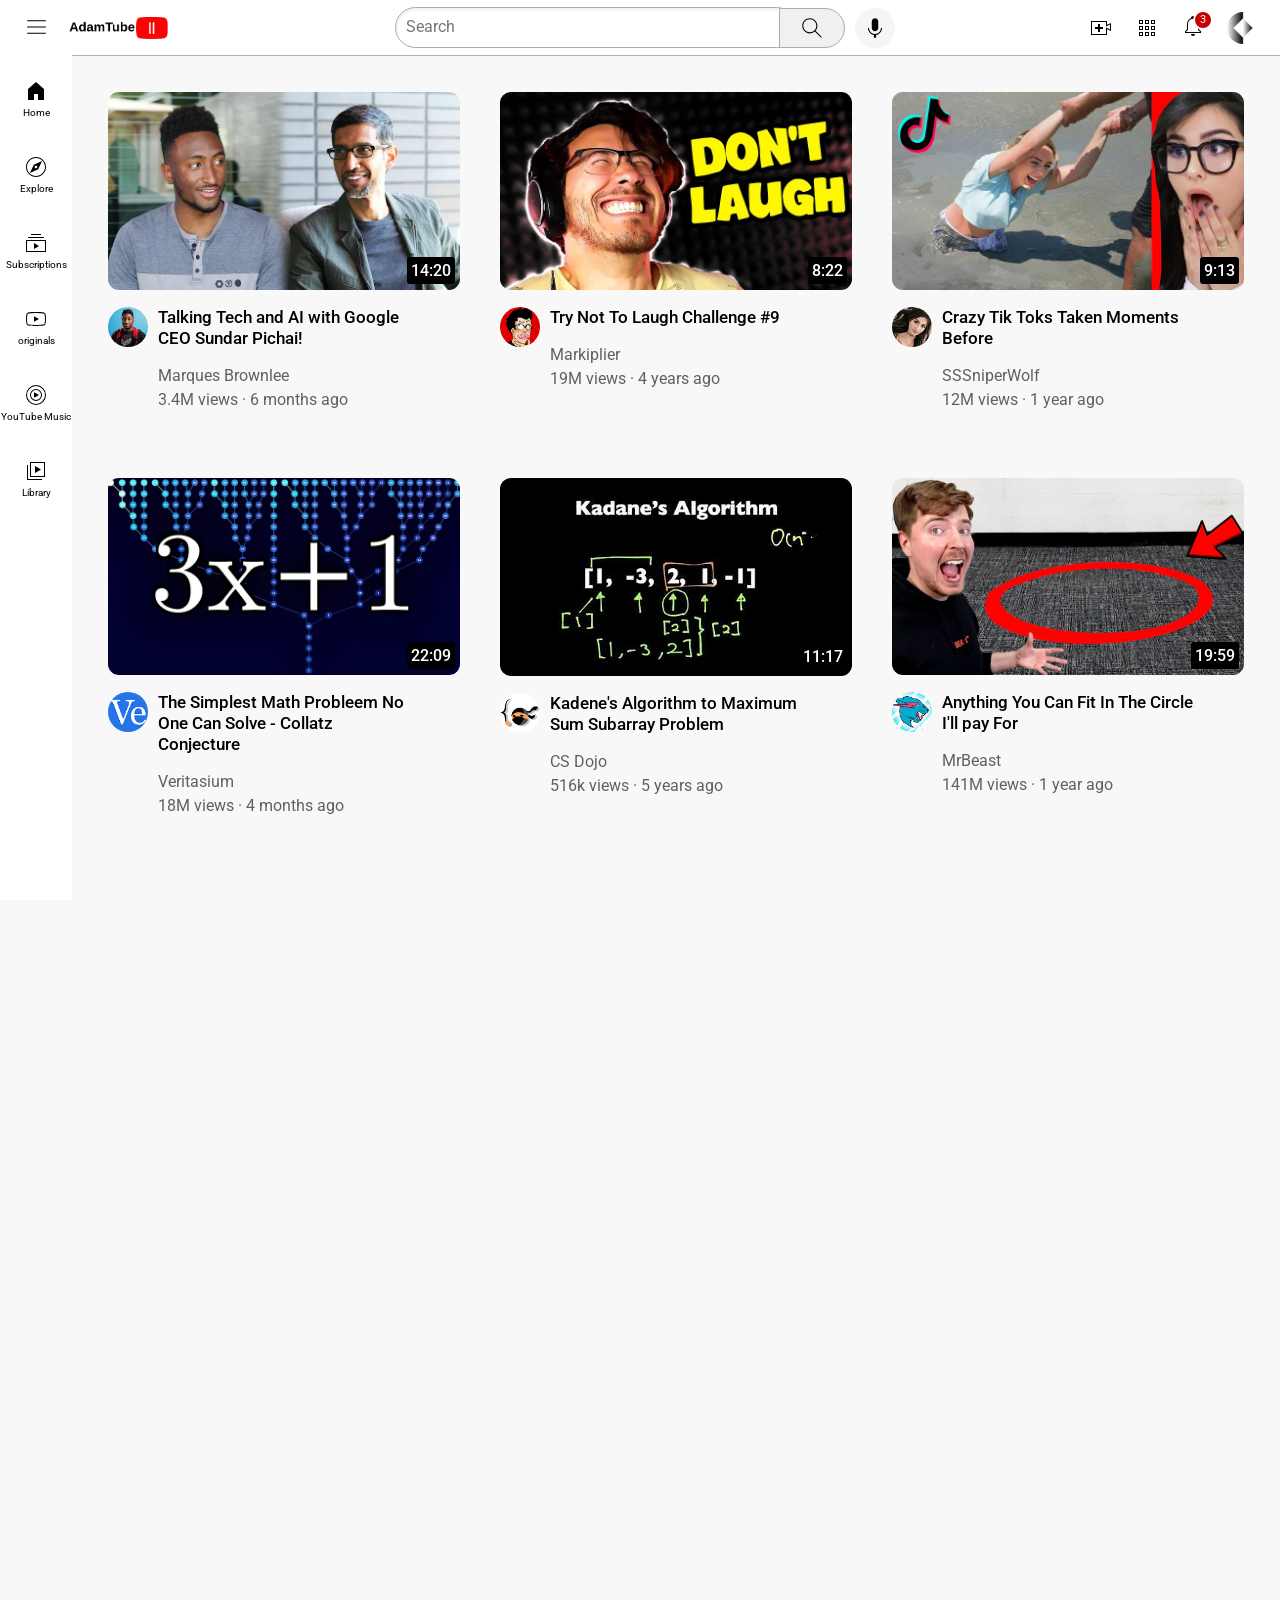
==== index.html @ ab3e7c37 "fix" ====
<!DOCTYPE Html>
<html>
    <head>
        <link rel="preconnect" href="https://fonts.googleapis.com" />
        <link rel="preconnect" href="https://fonts.gstatic.com" crossorigin />
        <link
            href="https://fonts.googleapis.com/css2?family=JetBrains+Mono:ital,wght@0,100..800;1,100..800&family=Roboto:ital,wght@0,100..900;1,100..900&display=swap"
            rel="stylesheet"
        />
        <title>YouTube.com Clone</title>
        <link rel="stylesheet" href="styles/general.css" />
        <link rel="stylesheet" href="styles/video.css" />
        <link rel="stylesheet" href="styles/header.css" />
        <link rel="stylesheet" href="styles/sidebar.css" />
    </head>
    <body>
        <div class="header">
            <div class="left-section">
                <img
                    alt="hamburger menu button"
                    class="hamburger-menu"
                    src="icons/hamburger-menu.svg"
                />
                <img
                    alt="youtube logo"
                    class="youtube-logo"
                    src="icons/adamtube-logo-final.svg"
                />
            </div>
            <div class="middle-section">
                <input class="search-bar" type="text" placeholder="Search" />
                <button class="search-btn">
                    <img
                        alt="search icon"
                        class="search-icon"
                        src="icons/search.svg"
                    />
                    <div class="tooltip">Search</div>
                </button>
                <button class="voice-search-btn">
                    <img
                        alt="voice search icon"
                        class="voice-search-icon"
                        src="icons/voice-search-icon.svg"
                    />
                </button>
            </div>
            <div class="right-section">
                <img class="upload-icon" src="icons/upload.svg" />
                <img class="youtube-apps-icon" src="icons/youtube-apps.svg" />
                <div class="notifications-icon-container">
                    <img class="notifications-icon" src="icons/notifications.svg" />
                    <div class="notifications-count">3</div>
                </div>
                <img class="user-pfp" src="channel-pictures/my-pfp.jpg" />
            </div>
        </div>

        <div class="sidebar"> 
            <div class="sidebar-link"><img src="icons/home.svg" /> <div>Home</div></div>
            <div class="sidebar-link"><img src="icons/explore.svg" /><div>Explore</div></div>
            <div class="sidebar-link"><img src="icons/subscriptions.svg" /><div>Subscriptions</div></div>
            <div class="sidebar-link"><img src="icons/originals.svg" /><div>originals</div></div>
            <div class="sidebar-link"><img src="icons/youtube-music.svg" /><div>YouTube Music</div></div>
            <div class="sidebar-link"><img src="icons/library.svg" /><div>Library</div></div>
        </div>

        <div class="video-grid">
            <div class="vid-preview">
                <div class="thumbnail-row">
                    <img class="thumbnail" src="thumbnails/thumbnail-1.webp" />
                    <div class="vid-time">14:20</div>
                </div>
                <div class="video-info-grid">
                    <div class="channel-picture">
                        <img
                            class="pfp"
                            src="channel-pictures/channel-1.jpeg"
                        />
                    </div>
                    <div class="video-info">
                        <p class="vid-title">
                            Talking Tech and AI with Google CEO Sundar Pichai!
                        </p>
                        <p class="vid-auth">Marques Brownlee</p>
                        <p class="vid-stats">3.4M views &#183; 6 months ago</p>
                    </div>
                </div>
            </div>

            <div class="vid-preview">
                <div class="thumbnail-row">
                    <img class="thumbnail" src="thumbnails/thumbnail-2.webp" />
                    <div class="vid-time">8:22</div>
                </div>
                <div class="video-info-grid">
                    <div class="channel-picture">
                        <img
                            class="pfp"
                            src="channel-pictures/channel-2.jpeg"
                        />
                    </div>
                    <div class="video-info">
                        <p class="vid-title">Try Not To Laugh Challenge #9</p>
                        <p class="vid-auth">Markiplier</p>
                        <p class="vid-stats">19M views &#183; 4 years ago</p>
                    </div>
                </div>
            </div>

            <div class="vid-preview">
                <div class="thumbnail-row">
                    <img class="thumbnail" src="thumbnails/thumbnail-3.webp" />
                    <div class="vid-time">9:13</div>
                </div>
                <div class="video-info-grid">
                    <div class="channel-picture">
                        <img
                            class="pfp"
                            src="channel-pictures/channel-3.jpeg"
                        />
                    </div>
                    <div class="video-info">
                        <p class="vid-title">
                            Crazy Tik Toks Taken Moments Before
                        </p>
                        <p class="vid-auth">SSSniperWolf</p>
                        <p class="vid-stats">12M views &#183; 1 year ago</p>
                    </div>
                </div>
            </div>

            <div class="vid-preview">
                <div class="thumbnail-row">
                    <img class="thumbnail" src="thumbnails/thumbnail-4.webp" />
                    <div class="vid-time">22:09</div>
                </div>
                <div class="video-info-grid">
                    <div class="channel-picture">
                        <img
                            class="pfp"
                            src="channel-pictures/channel-4.jpeg"
                        />
                    </div>
                    <div class="video-info">
                        <p class="vid-title">
                            The Simplest Math Probleem No One Can Solve -
                            Collatz Conjecture
                        </p>
                        <p class="vid-auth">Veritasium</p>
                        <p class="vid-stats">18M views &#183; 4 months ago</p>
                    </div>
                </div>
            </div>

            <div class="vid-preview">
                <div class="thumbnail-row">
                    <img class="thumbnail" src="thumbnails/thumbnail-5.webp" />
                    <div class="vid-time">11:17</div>
                </div>
                <div class="video-info-grid">
                    <div class="channel-picture">
                        <img
                            class="pfp"
                            src="channel-pictures/channel-5.jpeg"
                        />
                    </div>
                    <div class="video-info">
                        <p class="vid-title">
                            Kadene's Algorithm to Maximum Sum Subarray Problem
                        </p>
                        <p class="vid-auth">CS Dojo</p>
                        <p class="vid-stats">516k views &#183; 5 years ago</p>
                    </div>
                </div>
            </div>

            <div class="vid-preview">
                <div class="thumbnail-row">
                    <img class="thumbnail" src="thumbnails/thumbnail-6.webp" />
                    <div class="vid-time">19:59</div>
                </div>
                <div class="video-info-grid">
                    <div class="channel-picture">
                        <img
                            class="pfp"
                            src="channel-pictures/channel-6.jpeg"
                        />
                    </div>
                    <div class="video-info">
                        <p class="vid-title">
                            Anything You Can Fit In The Circle I'll pay For
                        </p>
                        <p class="vid-auth">MrBeast</p>
                        <p class="vid-stats">141M views &#183; 1 year ago</p>
                    </div>
                </div>
            </div>
        </div>
    </body>
</html>
---- styles/general.css ----
p {
    font-family: Roboto, Arial;
}

body {
    margin: 0px;
    padding-bottom: 1000px;
    padding-top: 80px;
    padding-left: 96px;
    padding-right: 24px;
    background-color: rgb(248, 248, 248);
}

* {
    user-select: none;
    -webkit-user-select: none;
}

input {
    user-select: text;
    -webkit-user-select: text;
}
---- styles/video.css ----
.thumbnail {
    width: 100%;
    /*    transition: transform 0.2s;*/
    border-radius: 11px;
}

.vid-title {
    width: 255px;
    margin-top: 0px;
    font-size: 17px;
    font-weight: 500;
    line-height: 21px;
}

.vid-auth,
.vid-stats {
    font-size: 16px;
    margin-bottom: 5px;
    margin-top: 0px;
    color: rgb(96, 96, 96);
}

.vid-preview {
    border-radius: 1px;
    padding-bottom: 12px;
    padding-top: 12px;
    transition: background-color 0.2s, border-radius 0.3s;
    padding-left: 12px;
    padding-right: 12px;
}

.vid-preview:hover {
    background-color: rgb(247, 232, 250);
    border-radius: 20px;
    padding: 12px;
}

.vid-preview:active {
    filter: brightness(0.9);
}

.video-info-grid {
    display: grid;
    grid-template-columns: 50px 1fr;
}

.channel-picture {
    vertical-align: top;
}

.video-info {}

.pfp {
    width: 40px;
    border-radius: 50%;
}

.thumbnail-row {
    margin-bottom: 13px;
    position: relative;
}

.video-grid {
    display: grid;
    grid-template-columns: 1fr 1fr 1fr;
    column-gap: 16px;
    row-gap: 40px;
}

/*.vid-preview:hover {
    box-shadow: 0px 0.6px 4px 0.2px rgba(1, 1, 1, 0.4);
}*/

.vid-time {
    color: white;
    background-color: black;
    border-radius: 3px;
    position: absolute;
    bottom: 10px;
    right: 5px;
    font-family: Roboto, Arial;
    font-weight: 500;
    padding: 4px;
}
---- styles/header.css ----
.header {
    height: 55px;
    display: flex;
    flex-direction: row;
    justify-content: space-between;
    position: fixed;
    top: 0;
    left: 0;
    right: 0;
    background-color: white;
    border-bottom-width: 1.56px;
    border-bottom-style: solid;
    border-bottom-color: rgb(177, 177, 177);
    z-index: 100;
}

.left-section {
    align-items: center;
    display: flex;
    cursor: pointer;
}

.hamburger-menu {
    height: 25px;
    margin-left: 24px;
    margin-right: 20px;
}

.youtube-logo {
    height: 22px;
}

.middle-section {
    flex: 1;
    margin-left: 69px;
    margin-right: 35px;
    max-width: 500px;
    display: flex;
    align-items: center;
    flex-direction: row;
}

.search-btn {
    height: 40px;
    width: 66px;
    background-color: rgb(240, 240, 240);
    border-width: 1px;
    border-style: solid;
    border-color: rgb(171, 171, 171);
    margin-left: -18px;
    margin-right: 10px;
    cursor: pointer;
    border-top-right-radius: 29px;
    border-bottom-right-radius: 29px;

    position: relative;
}

.search-btn .tooltip {
    position: absolute;
    background-color: gray;
    color: white;
    padding-top: 4px;
    padding-bottom: 4px;
    padding-right: 8px;
    padding-left: 8px;
    border-radius: 3px;
    font-size: 12px;
    bottom: -30px;
    opacity: 0;
    transform: opacity 0.15s;
}

.search-btn:hover .tooltip {
    opacity: 1;
}

.search-bar {
    flex: 1;
    height: 36px;
    padding-left: 10px;
    padding-bottom: 1.5px;
    font-size: 16px;
    border-width: 1px;
    border-style: solid;
    border-color: rgb(171, 171, 171);
    border-radius: 29px;
    box-shadow: inset 1px 2px 3px rgba(0, 0, 0, 0.06);
    width: 0;
}

.search-bar::placeholder {
    font-family: Roboto, Arial;
    font-size: 16px;
}

.search-icon {
    height: 26px;
    margin-top: 4px;
}

.voice-search-btn {
    height: 40px;
    width: 40px;
    border-radius: 50%;
    border: none;
    background-color: rgb(245, 245, 245);
    cursor: pointer;
}

.voice-search-btn:hover,
.search-btn:hover {
    background-color: lightgrey;
}

.voice-search-btn:active,
.search-btn:active {
    background-color: rgb(191, 191, 191);
}

.voice-search-icon {
    height: 26px;
    margin-top: 4px;
}

.right-section {
    width: 170px;
    display: flex;
    align-items: center;
    justify-content: space-between;
    margin-right: 21px;
    flex-shrink: 0;
}

.upload-icon {
    height: 24px;
    cursor: pointer;
}

.youtube-apps-icon {
    height: 24px;
    cursor: pointer;
}

.notifications-icon {
    height: 24px;
    cursor: pointer;
}

.notifications-icon-container {
    position: relative;
}

.notifications-count {
    position: absolute;
    cursor: pointer;
    top: -4px;
    right: -7.6px;
    background-color: rgb(200, 0, 0);
    color: white;
    font-family: Roboto, Arial;
    font-size: 11px;
    padding-left: 5px;
    padding-right: 5px;
    padding-top: 1.5px;
    padding-bottom: 1.5px;
    border-radius: 50%;
    border-style: solid;
    border-width: 2px;
    border-color: white;
}

.user-pfp {
    height: 32px;
    border-radius: 50%;
    /*border-width: 2px;
  border-color: grey;
  border-style: solid;*/
    cursor: pointer;
}
---- styles/sidebar.css ----
.sidebar {
    position: fixed;
    left: 0;
    bottom: 0;background-color: white;
    top: 55px;
    width: 72px;
    z-index: 200;
    padding-top: 5px;
}

.sidebar-link {
    height: 76px;
    cursor: pointer;
    display: flex;
    justify-content: center;
    align-items: center;
    flex-direction: column;
}

.sidebar-link:hover {
    background-color: rgb(240, 240, 240);
}

.sidebar-link:active {
    background-color: lightgrey;
}

.sidebar-link img {
    height: 24px;
    margin-bottom: 4px;
}

.sidebar-link div {
    font-family: Roboto, Arial;
    font-size: 10px;
}
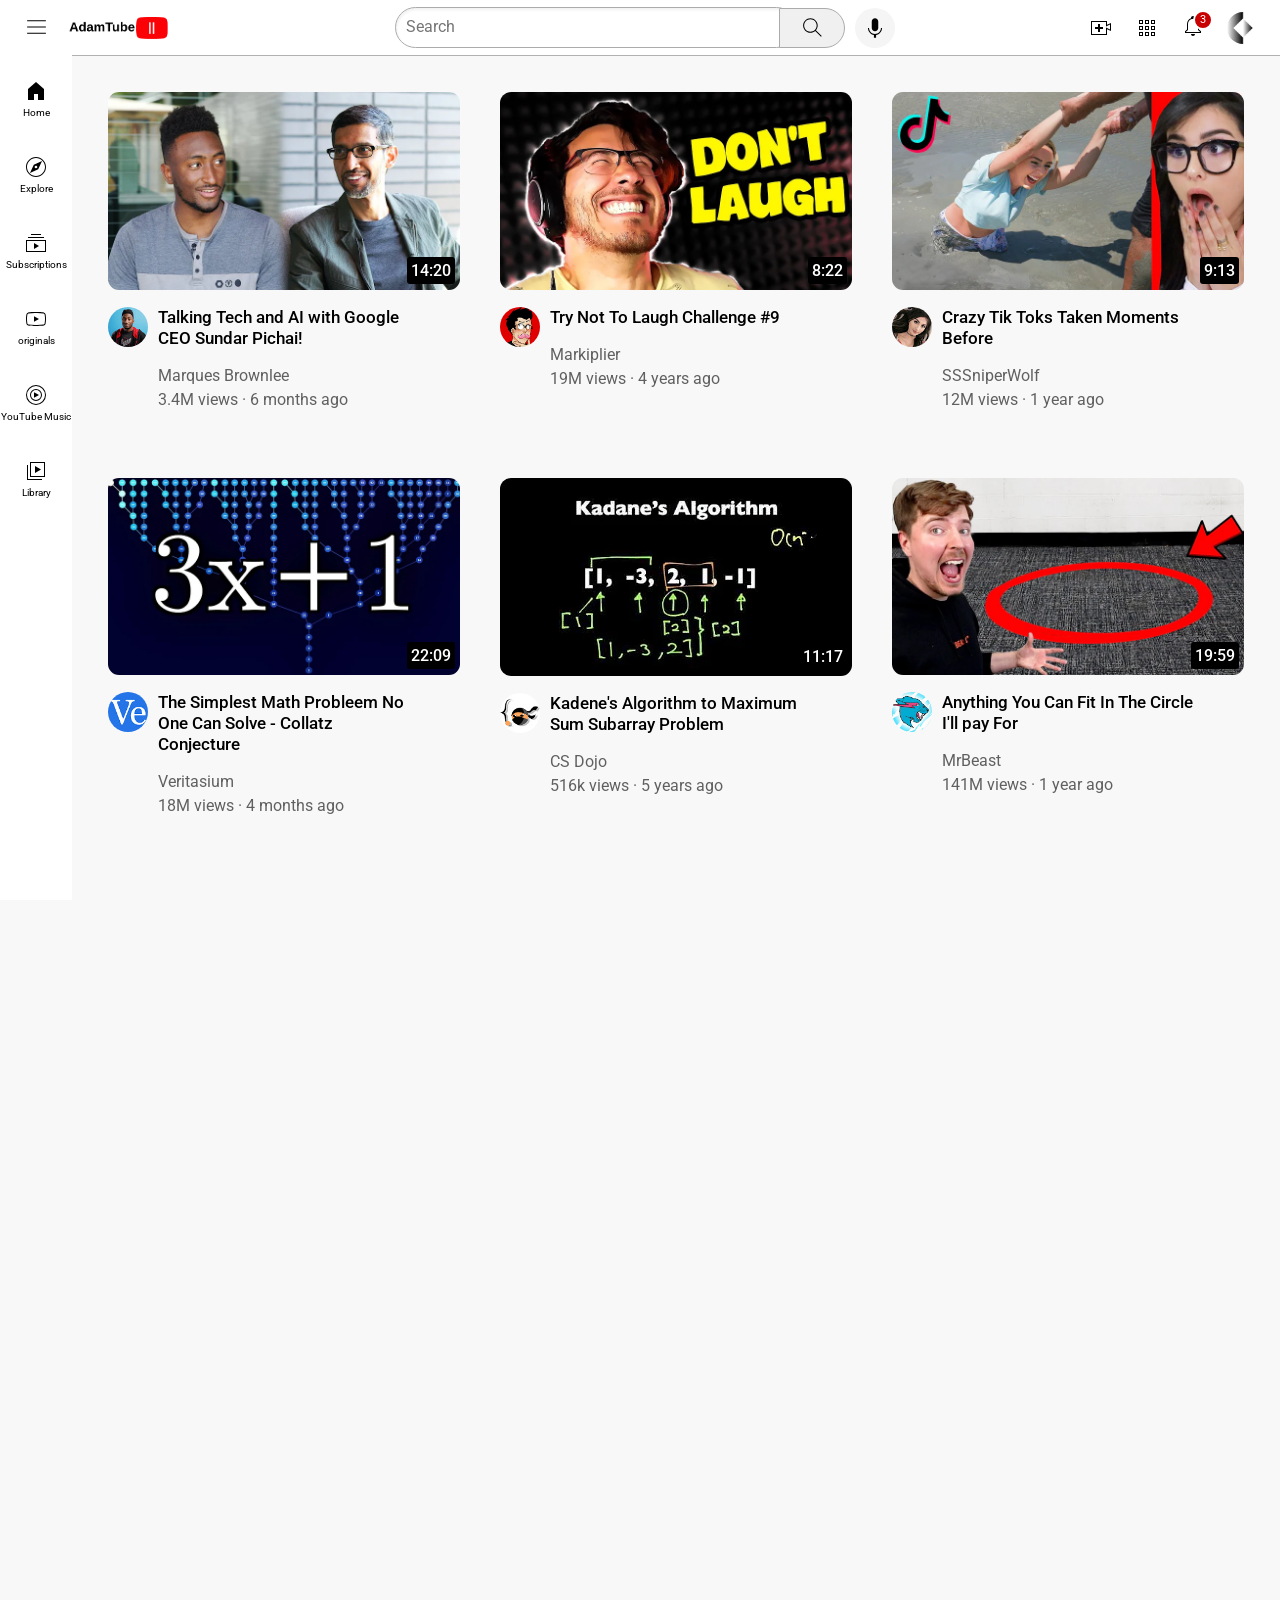
==== commit 114567bd: "dont read my commit msgs" ====
--- a/index.html
+++ b/index.html
@@ -1,4 +1,4 @@
-<!DOCTYPE Html>
+<!DOCTYPE html>
 <html>
     <head>
         <link rel="preconnect" href="https://fonts.googleapis.com" />
@@ -43,6 +43,7 @@
                         class="voice-search-icon"
                         src="icons/voice-search-icon.svg"
                     />
+                    <div class="tooltip">Search with you voice</div>
                 </button>
             </div>
             <div class="right-section">
--- a/styles/header.css
+++ b/styles/header.css
@@ -56,7 +56,8 @@
     position: relative;
 }
 
-.search-btn .tooltip {
+.search-btn .tooltip,
+.voice-search-btn .tooltip {
     position: absolute;
     background-color: gray;
     color: white;
@@ -68,10 +69,21 @@
     font-size: 12px;
     bottom: -30px;
     opacity: 0;
-    transform: opacity 0.15s;
+    transition: opacity 0.15s;
+    pointer-events: none;
+    white-space: nowrap;
 }
 
-.search-btn:hover .tooltip {
+.search-btn,
+.voice-search-btn {
+    position: relative;
+    justify-content: center;
+    align-items: center;
+    display: flex;
+}
+
+.search-btn:hover .tooltip,
+.voice-search-btn:hover .tooltip {
     opacity: 1;
 }
 
@@ -95,8 +107,7 @@
 }
 
 .search-icon {
-    height: 26px;
-    margin-top: 4px;
+    height: 25px;
 }
 
 .voice-search-btn {
@@ -120,7 +131,6 @@
 
 .voice-search-icon {
     height: 26px;
-    margin-top: 4px;
 }
 
 .right-section {
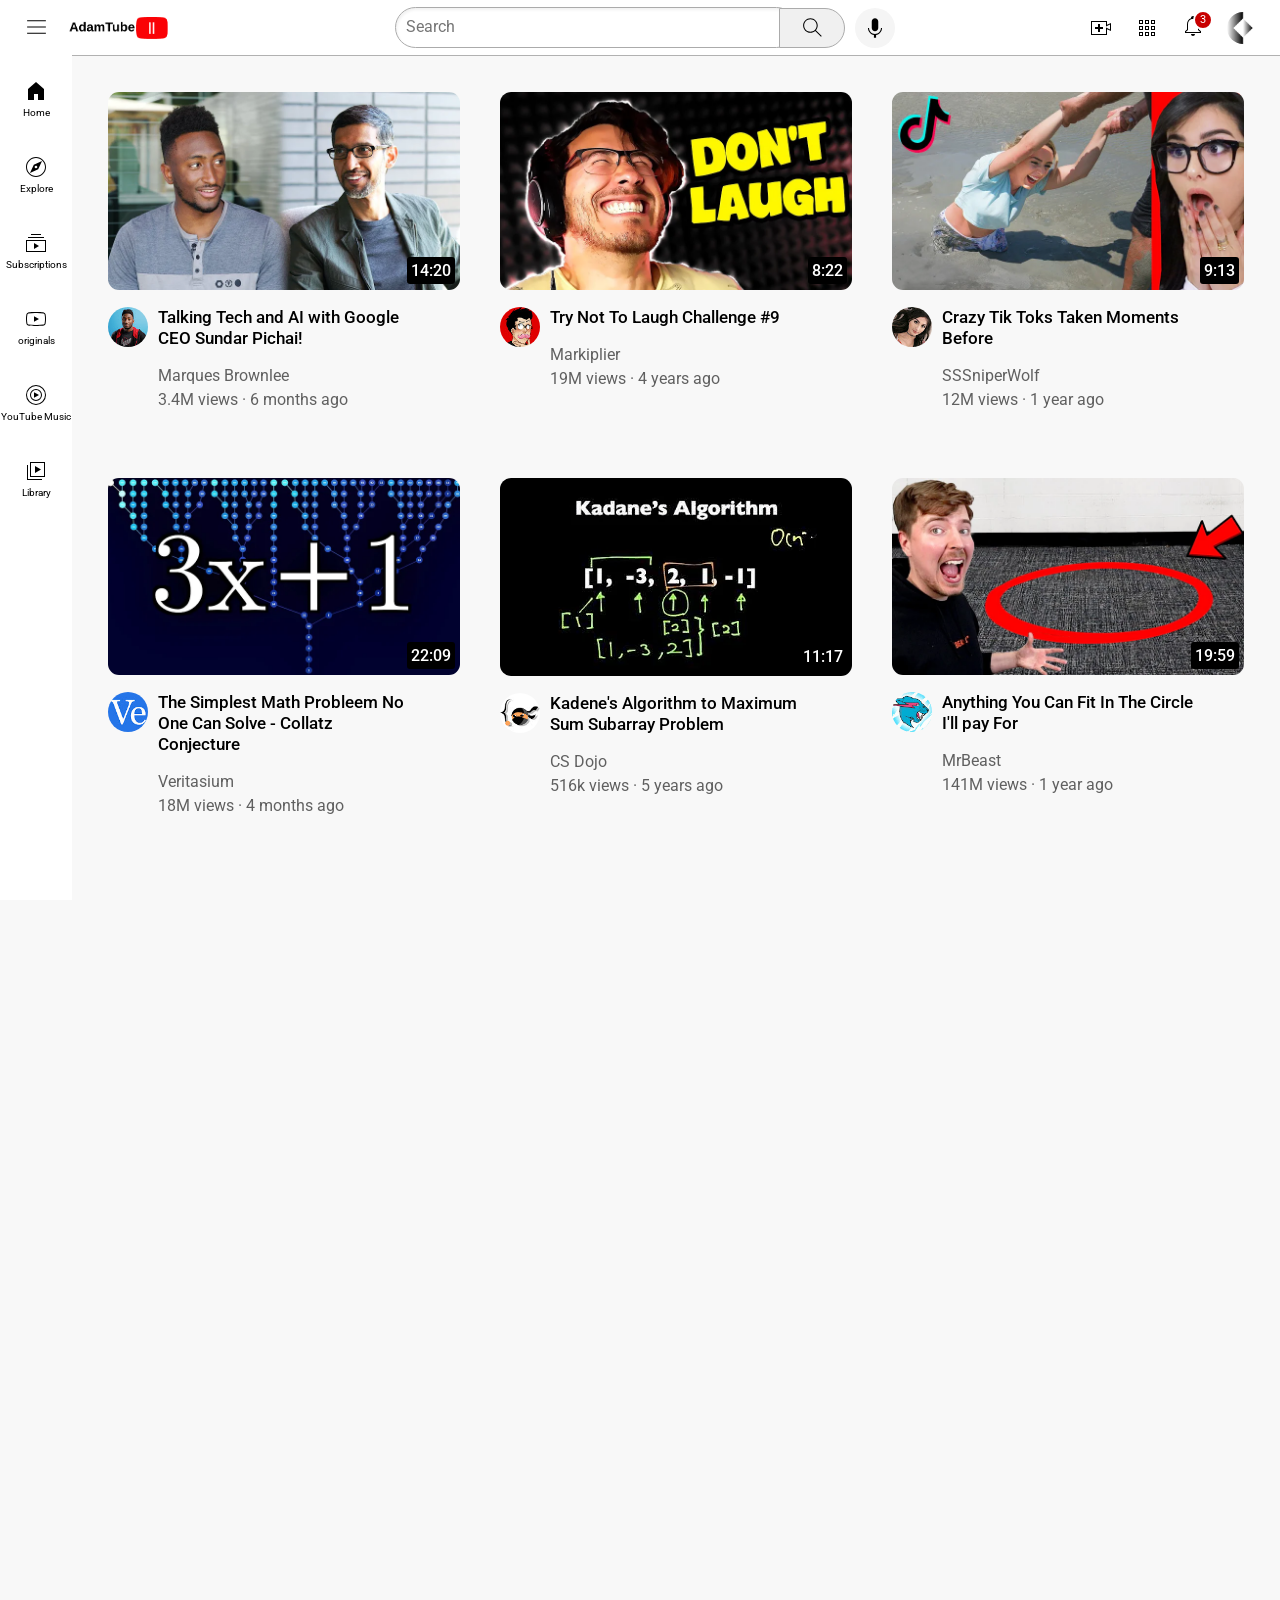
==== commit ceb5fd13: "added MORE tooltips" ====
--- a/index.html
+++ b/index.html
@@ -47,8 +47,13 @@
                 </button>
             </div>
             <div class="right-section">
-                <img class="upload-icon" src="icons/upload.svg" />
-                <img class="youtube-apps-icon" src="icons/youtube-apps.svg" />
+                <div class="upload-icon-container"> 
+                    <div class="tooltip">Create</div>
+                    <img class="upload-icon" src="icons/upload.svg" />
+                </div>
+                <div class="app-icons-container"> 
+                    <img class="youtube-apps-icon" src="icons/youtube-apps.svg" />
+                </div>
                 <div class="notifications-icon-container">
                     <img class="notifications-icon" src="icons/notifications.svg" />
                     <div class="notifications-count">3</div>
--- a/styles/header.css
+++ b/styles/header.css
@@ -57,6 +57,7 @@
 }
 
 .search-btn .tooltip,
+.upload-icon-container .tooltip,
 .voice-search-btn .tooltip {
     position: absolute;
     background-color: gray;
@@ -72,9 +73,12 @@
     transition: opacity 0.15s;
     pointer-events: none;
     white-space: nowrap;
+    font-family: Roboto, Arial;
 }
 
 .search-btn,
+.upload-icon-container,
+.app-icons-container,
 .voice-search-btn {
     position: relative;
     justify-content: center;
@@ -83,8 +87,9 @@
 }
 
 .search-btn:hover .tooltip,
+.upload-icon-container:hover .tooltip,
 .voice-search-btn:hover .tooltip {
-    opacity: 1;
+    opacity: 0.8;
 }
 
 .search-bar {
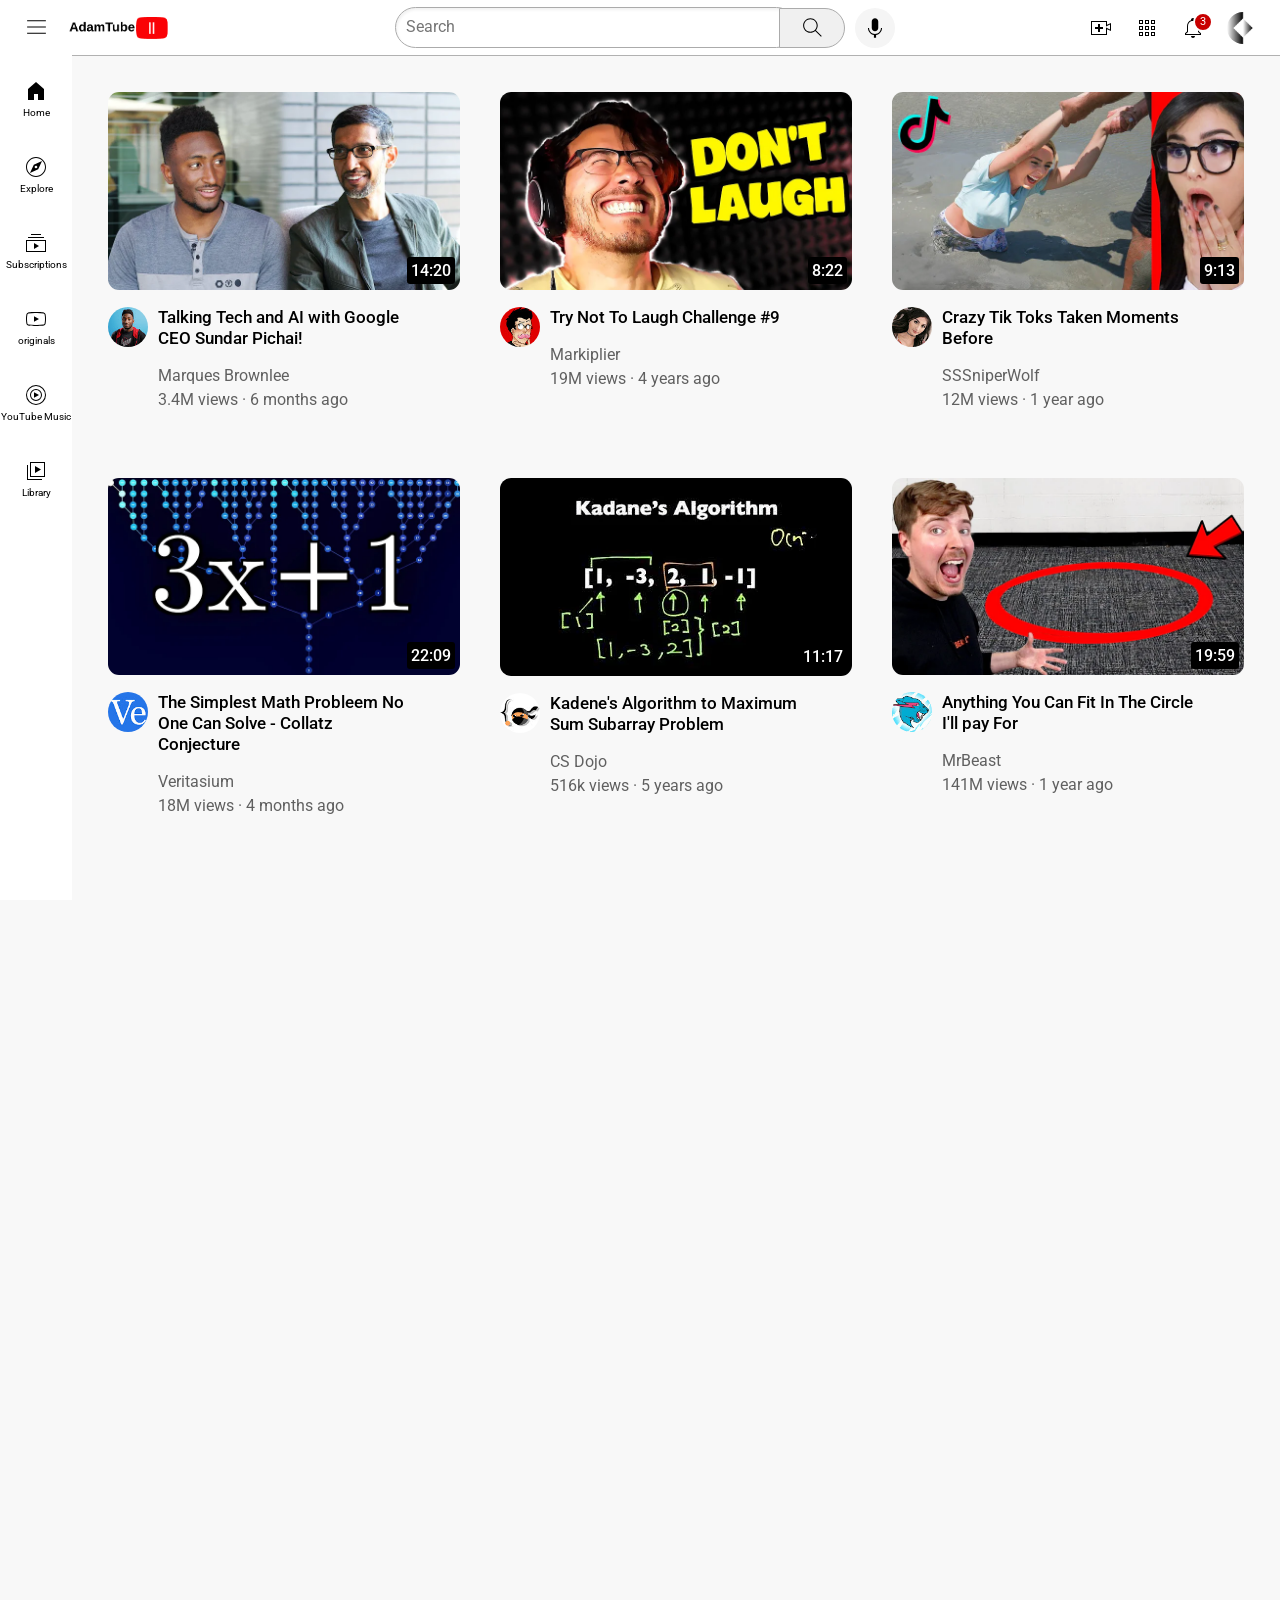
==== commit 5b51cd09: "added even MORE tooltips" ====
--- a/index.html
+++ b/index.html
@@ -53,9 +53,11 @@
                 </div>
                 <div class="app-icons-container"> 
                     <img class="youtube-apps-icon" src="icons/youtube-apps.svg" />
+                    <div class="tooltip">YouTube Apps</div>
                 </div>
                 <div class="notifications-icon-container">
                     <img class="notifications-icon" src="icons/notifications.svg" />
+                    <div class="tooltip">Notifications</div>
                     <div class="notifications-count">3</div>
                 </div>
                 <img class="user-pfp" src="channel-pictures/my-pfp.jpg" />
--- a/styles/header.css
+++ b/styles/header.css
@@ -57,6 +57,8 @@
 }
 
 .search-btn .tooltip,
+.notifications-icon-container .tooltip,
+.app-icons-container .tooltip,
 .upload-icon-container .tooltip,
 .voice-search-btn .tooltip {
     position: absolute;
@@ -78,6 +80,7 @@
 
 .search-btn,
 .upload-icon-container,
+.notifications-icon-container,
 .app-icons-container,
 .voice-search-btn {
     position: relative;
@@ -87,7 +90,9 @@
 }
 
 .search-btn:hover .tooltip,
+.notifications-icon-container:hover .tooltip,
 .upload-icon-container:hover .tooltip,
+.app-icons-container:hover .tooltip,
 .voice-search-btn:hover .tooltip {
     opacity: 0.8;
 }
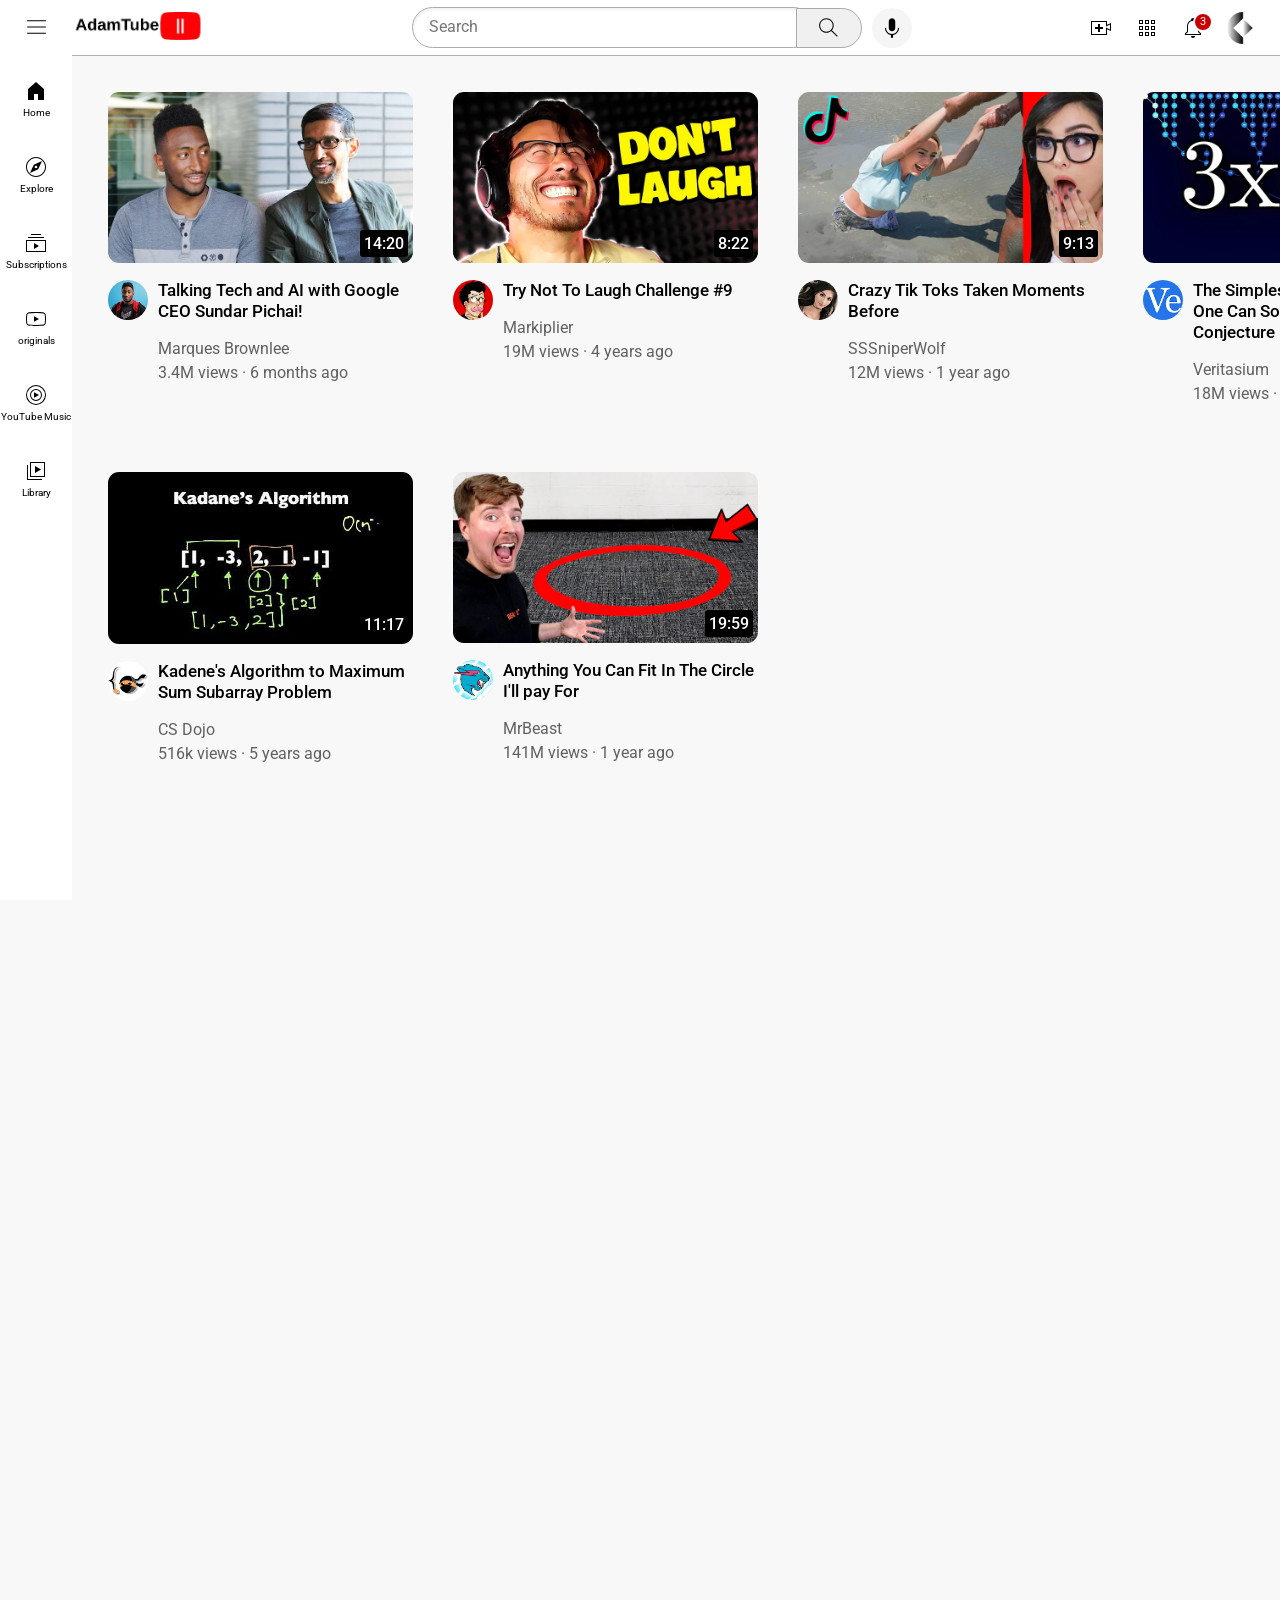
==== commit 7b82728c: "theNotprimeagen" ====
--- a/index.html
+++ b/index.html
@@ -21,11 +21,13 @@
                     class="hamburger-menu"
                     src="icons/hamburger-menu.svg"
                 />
+                <a href="https://dodoprospy3.github.io/hjkl/">
                 <img
-                    alt="youtube logo"
-                    class="youtube-logo"
-                    src="icons/adamtube-logo-final.svg"
-                />
+                        alt="youtube logo"
+                        class="youtube-logo"
+                        src="icons/adamtube-logo-final.svg"
+                    />
+                </a>
             </div>
             <div class="middle-section">
                 <input class="search-bar" type="text" placeholder="Search" />
--- a/styles/video.css
+++ b/styles/video.css
@@ -67,6 +67,26 @@
     row-gap: 40px;
 }
 
+@media (max-width: 750px) { 
+    .video-grid{
+        grid-template-columns: 1fr 1fr;
+    }
+}
+
+
+@media (min-width: 751px) and (max-width: 999px) {
+    .video-grid{
+        grid-template-columns: 1fr 1fr 1fr;
+    }
+}
+
+@media (min-width: 1000px) { 
+    .video-grid{
+        grid-template-columns: 1fr 1fr 1fr 1fr;
+    }
+}
+
+
 /*.vid-preview:hover {
     box-shadow: 0px 0.6px 4px 0.2px rgba(1, 1, 1, 0.4);
 }*/
--- a/styles/header.css
+++ b/styles/header.css
@@ -27,7 +27,8 @@
 }
 
 .youtube-logo {
-    height: 22px;
+    height: 28px;
+    margin-left: 6px;
 }
 
 .middle-section {
@@ -100,7 +101,7 @@
 .search-bar {
     flex: 1;
     height: 36px;
-    padding-left: 10px;
+    padding-left: 16px;
     padding-bottom: 1.5px;
     font-size: 16px;
     border-width: 1px;
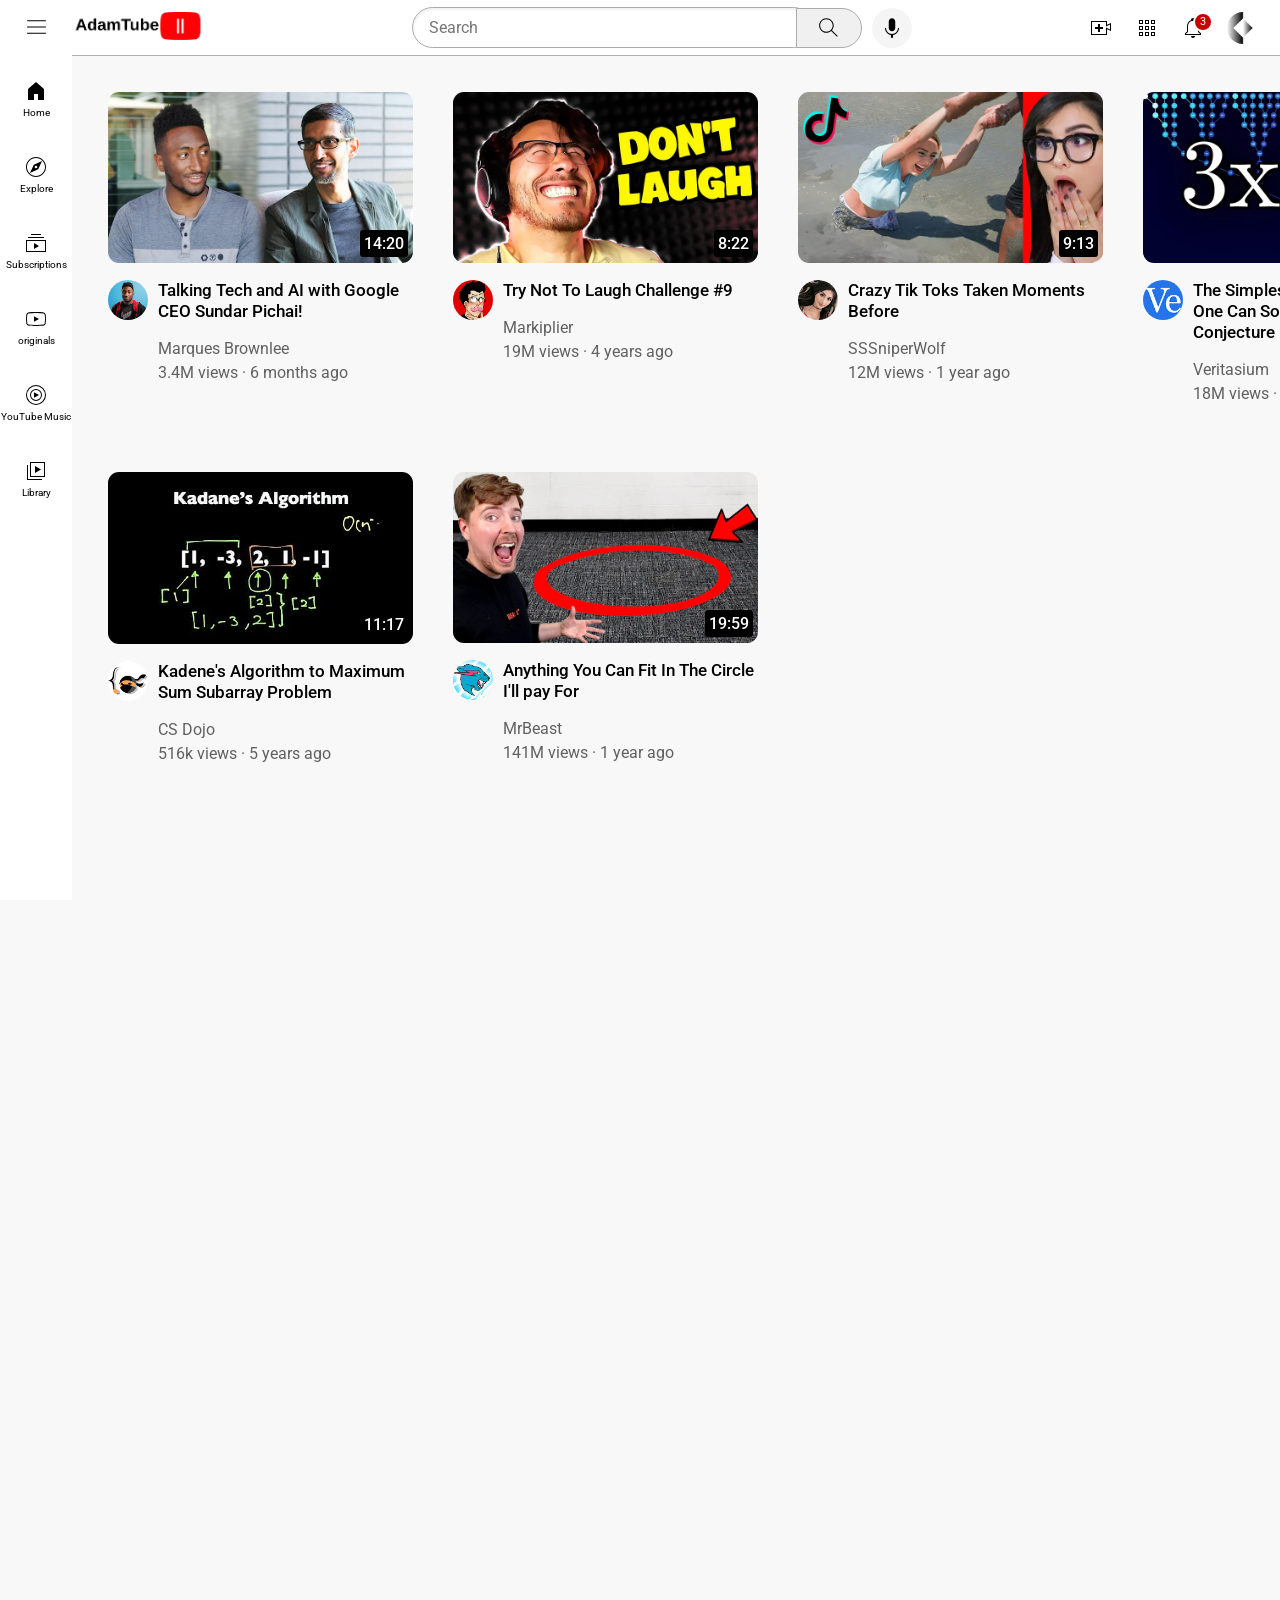
==== commit dc28f842: "refinision" ====
--- a/index.html
+++ b/index.html
@@ -14,7 +14,7 @@
         <link rel="stylesheet" href="styles/sidebar.css" />
     </head>
     <body>
-        <div class="header">
+        <header class="header">
             <div class="left-section">
                 <img
                     alt="hamburger menu button"
@@ -64,148 +64,149 @@
                 </div>
                 <img class="user-pfp" src="channel-pictures/my-pfp.jpg" />
             </div>
-        </div>
-
-        <div class="sidebar"> 
+        </header>
+
+        <nav class="sidebar"> 
             <div class="sidebar-link"><img src="icons/home.svg" /> <div>Home</div></div>
             <div class="sidebar-link"><img src="icons/explore.svg" /><div>Explore</div></div>
             <div class="sidebar-link"><img src="icons/subscriptions.svg" /><div>Subscriptions</div></div>
             <div class="sidebar-link"><img src="icons/originals.svg" /><div>originals</div></div>
             <div class="sidebar-link"><img src="icons/youtube-music.svg" /><div>YouTube Music</div></div>
             <div class="sidebar-link"><img src="icons/library.svg" /><div>Library</div></div>
-        </div>
-
-        <div class="video-grid">
-            <div class="vid-preview">
-                <div class="thumbnail-row">
-                    <img class="thumbnail" src="thumbnails/thumbnail-1.webp" />
-                    <div class="vid-time">14:20</div>
-                </div>
-                <div class="video-info-grid">
-                    <div class="channel-picture">
-                        <img
-                            class="pfp"
-                            src="channel-pictures/channel-1.jpeg"
-                        />
-                    </div>
-                    <div class="video-info">
-                        <p class="vid-title">
-                            Talking Tech and AI with Google CEO Sundar Pichai!
-                        </p>
-                        <p class="vid-auth">Marques Brownlee</p>
-                        <p class="vid-stats">3.4M views &#183; 6 months ago</p>
-                    </div>
-                </div>
-            </div>
-
-            <div class="vid-preview">
-                <div class="thumbnail-row">
-                    <img class="thumbnail" src="thumbnails/thumbnail-2.webp" />
-                    <div class="vid-time">8:22</div>
-                </div>
-                <div class="video-info-grid">
-                    <div class="channel-picture">
-                        <img
-                            class="pfp"
-                            src="channel-pictures/channel-2.jpeg"
-                        />
-                    </div>
-                    <div class="video-info">
-                        <p class="vid-title">Try Not To Laugh Challenge #9</p>
-                        <p class="vid-auth">Markiplier</p>
-                        <p class="vid-stats">19M views &#183; 4 years ago</p>
-                    </div>
-                </div>
-            </div>
-
-            <div class="vid-preview">
-                <div class="thumbnail-row">
-                    <img class="thumbnail" src="thumbnails/thumbnail-3.webp" />
-                    <div class="vid-time">9:13</div>
-                </div>
-                <div class="video-info-grid">
-                    <div class="channel-picture">
-                        <img
-                            class="pfp"
-                            src="channel-pictures/channel-3.jpeg"
-                        />
-                    </div>
-                    <div class="video-info">
-                        <p class="vid-title">
-                            Crazy Tik Toks Taken Moments Before
-                        </p>
-                        <p class="vid-auth">SSSniperWolf</p>
-                        <p class="vid-stats">12M views &#183; 1 year ago</p>
-                    </div>
-                </div>
-            </div>
-
-            <div class="vid-preview">
-                <div class="thumbnail-row">
-                    <img class="thumbnail" src="thumbnails/thumbnail-4.webp" />
-                    <div class="vid-time">22:09</div>
-                </div>
-                <div class="video-info-grid">
-                    <div class="channel-picture">
-                        <img
-                            class="pfp"
-                            src="channel-pictures/channel-4.jpeg"
-                        />
-                    </div>
-                    <div class="video-info">
-                        <p class="vid-title">
-                            The Simplest Math Probleem No One Can Solve -
-                            Collatz Conjecture
-                        </p>
-                        <p class="vid-auth">Veritasium</p>
-                        <p class="vid-stats">18M views &#183; 4 months ago</p>
-                    </div>
-                </div>
-            </div>
-
-            <div class="vid-preview">
-                <div class="thumbnail-row">
-                    <img class="thumbnail" src="thumbnails/thumbnail-5.webp" />
-                    <div class="vid-time">11:17</div>
-                </div>
-                <div class="video-info-grid">
-                    <div class="channel-picture">
-                        <img
-                            class="pfp"
-                            src="channel-pictures/channel-5.jpeg"
-                        />
-                    </div>
-                    <div class="video-info">
-                        <p class="vid-title">
-                            Kadene's Algorithm to Maximum Sum Subarray Problem
-                        </p>
-                        <p class="vid-auth">CS Dojo</p>
-                        <p class="vid-stats">516k views &#183; 5 years ago</p>
-                    </div>
-                </div>
-            </div>
-
-            <div class="vid-preview">
-                <div class="thumbnail-row">
-                    <img class="thumbnail" src="thumbnails/thumbnail-6.webp" />
-                    <div class="vid-time">19:59</div>
-                </div>
-                <div class="video-info-grid">
-                    <div class="channel-picture">
-                        <img
-                            class="pfp"
-                            src="channel-pictures/channel-6.jpeg"
-                        />
-                    </div>
-                    <div class="video-info">
-                        <p class="vid-title">
-                            Anything You Can Fit In The Circle I'll pay For
-                        </p>
-                        <p class="vid-auth">MrBeast</p>
-                        <p class="vid-stats">141M views &#183; 1 year ago</p>
-                    </div>
-                </div>
-            </div>
-        </div>
+        </nav>
+        <main>
+            <div class="video-grid">
+                <div class="vid-preview">
+                    <div class="thumbnail-row">
+                        <img class="thumbnail" src="thumbnails/thumbnail-1.webp" />
+                        <div class="vid-time">14:20</div>
+                    </div>
+                    <div class="video-info-grid">
+                        <div class="channel-picture">
+                            <img
+                                class="pfp"
+                                src="channel-pictures/channel-1.jpeg"
+                            />
+                        </div>
+                        <div class="video-info">
+                            <p class="vid-title">
+                                Talking Tech and AI with Google CEO Sundar Pichai!
+                            </p>
+                            <p class="vid-auth">Marques Brownlee</p>
+                            <p class="vid-stats">3.4M views &#183; 6 months ago</p>
+                        </div>
+                    </div>
+                </div>
+
+                <div class="vid-preview">
+                    <div class="thumbnail-row">
+                        <img class="thumbnail" src="thumbnails/thumbnail-2.webp" />
+                        <div class="vid-time">8:22</div>
+                    </div>
+                    <div class="video-info-grid">
+                        <div class="channel-picture">
+                            <img
+                                class="pfp"
+                                src="channel-pictures/channel-2.jpeg"
+                            />
+                        </div>
+                        <div class="video-info">
+                            <p class="vid-title">Try Not To Laugh Challenge #9</p>
+                            <p class="vid-auth">Markiplier</p>
+                            <p class="vid-stats">19M views &#183; 4 years ago</p>
+                        </div>
+                    </div>
+                </div>
+
+                <div class="vid-preview">
+                    <div class="thumbnail-row">
+                        <img class="thumbnail" src="thumbnails/thumbnail-3.webp" />
+                        <div class="vid-time">9:13</div>
+                    </div>
+                    <div class="video-info-grid">
+                        <div class="channel-picture">
+                            <img
+                                class="pfp"
+                                src="channel-pictures/channel-3.jpeg"
+                            />
+                        </div>
+                        <div class="video-info">
+                            <p class="vid-title">
+                                Crazy Tik Toks Taken Moments Before
+                            </p>
+                            <p class="vid-auth">SSSniperWolf</p>
+                            <p class="vid-stats">12M views &#183; 1 year ago</p>
+                        </div>
+                    </div>
+                </div>
+
+                <div class="vid-preview">
+                    <div class="thumbnail-row">
+                        <img class="thumbnail" src="thumbnails/thumbnail-4.webp" />
+                        <div class="vid-time">22:09</div>
+                    </div>
+                    <div class="video-info-grid">
+                        <div class="channel-picture">
+                            <img
+                                class="pfp"
+                                src="channel-pictures/channel-4.jpeg"
+                            />
+                        </div>
+                        <div class="video-info">
+                            <p class="vid-title">
+                                The Simplest Math Probleem No One Can Solve -
+                                Collatz Conjecture
+                            </p>
+                            <p class="vid-auth">Veritasium</p>
+                            <p class="vid-stats">18M views &#183; 4 months ago</p>
+                        </div>
+                    </div>
+                </div>
+
+                <div class="vid-preview">
+                    <div class="thumbnail-row">
+                        <img class="thumbnail" src="thumbnails/thumbnail-5.webp" />
+                        <div class="vid-time">11:17</div>
+                    </div>
+                    <div class="video-info-grid">
+                        <div class="channel-picture">
+                            <img
+                                class="pfp"
+                                src="channel-pictures/channel-5.jpeg"
+                            />
+                        </div>
+                        <div class="video-info">
+                            <p class="vid-title">
+                                Kadene's Algorithm to Maximum Sum Subarray Problem
+                            </p>
+                            <p class="vid-auth">CS Dojo</p>
+                            <p class="vid-stats">516k views &#183; 5 years ago</p>
+                        </div>
+                    </div>
+                </div>
+
+                <div class="vid-preview">
+                    <div class="thumbnail-row">
+                        <img class="thumbnail" src="thumbnails/thumbnail-6.webp" />
+                        <div class="vid-time">19:59</div>
+                    </div>
+                    <div class="video-info-grid">
+                        <div class="channel-picture">
+                            <img
+                                class="pfp"
+                                src="channel-pictures/channel-6.jpeg"
+                            />
+                        </div>
+                        <div class="video-info">
+                            <p class="vid-title">
+                                Anything You Can Fit In The Circle I'll pay For
+                            </p>
+                            <p class="vid-auth">MrBeast</p>
+                            <p class="vid-stats">141M views &#183; 1 year ago</p>
+                        </div>
+                    </div>
+                </div>
+            </div>
+        </main>
     </body>
 </html>
--- a/styles/general.css
+++ b/styles/general.css
@@ -14,6 +14,7 @@
 * {
     user-select: none;
     -webkit-user-select: none;
+    font-family: Roboto, Arial;
 }
 
 input {
